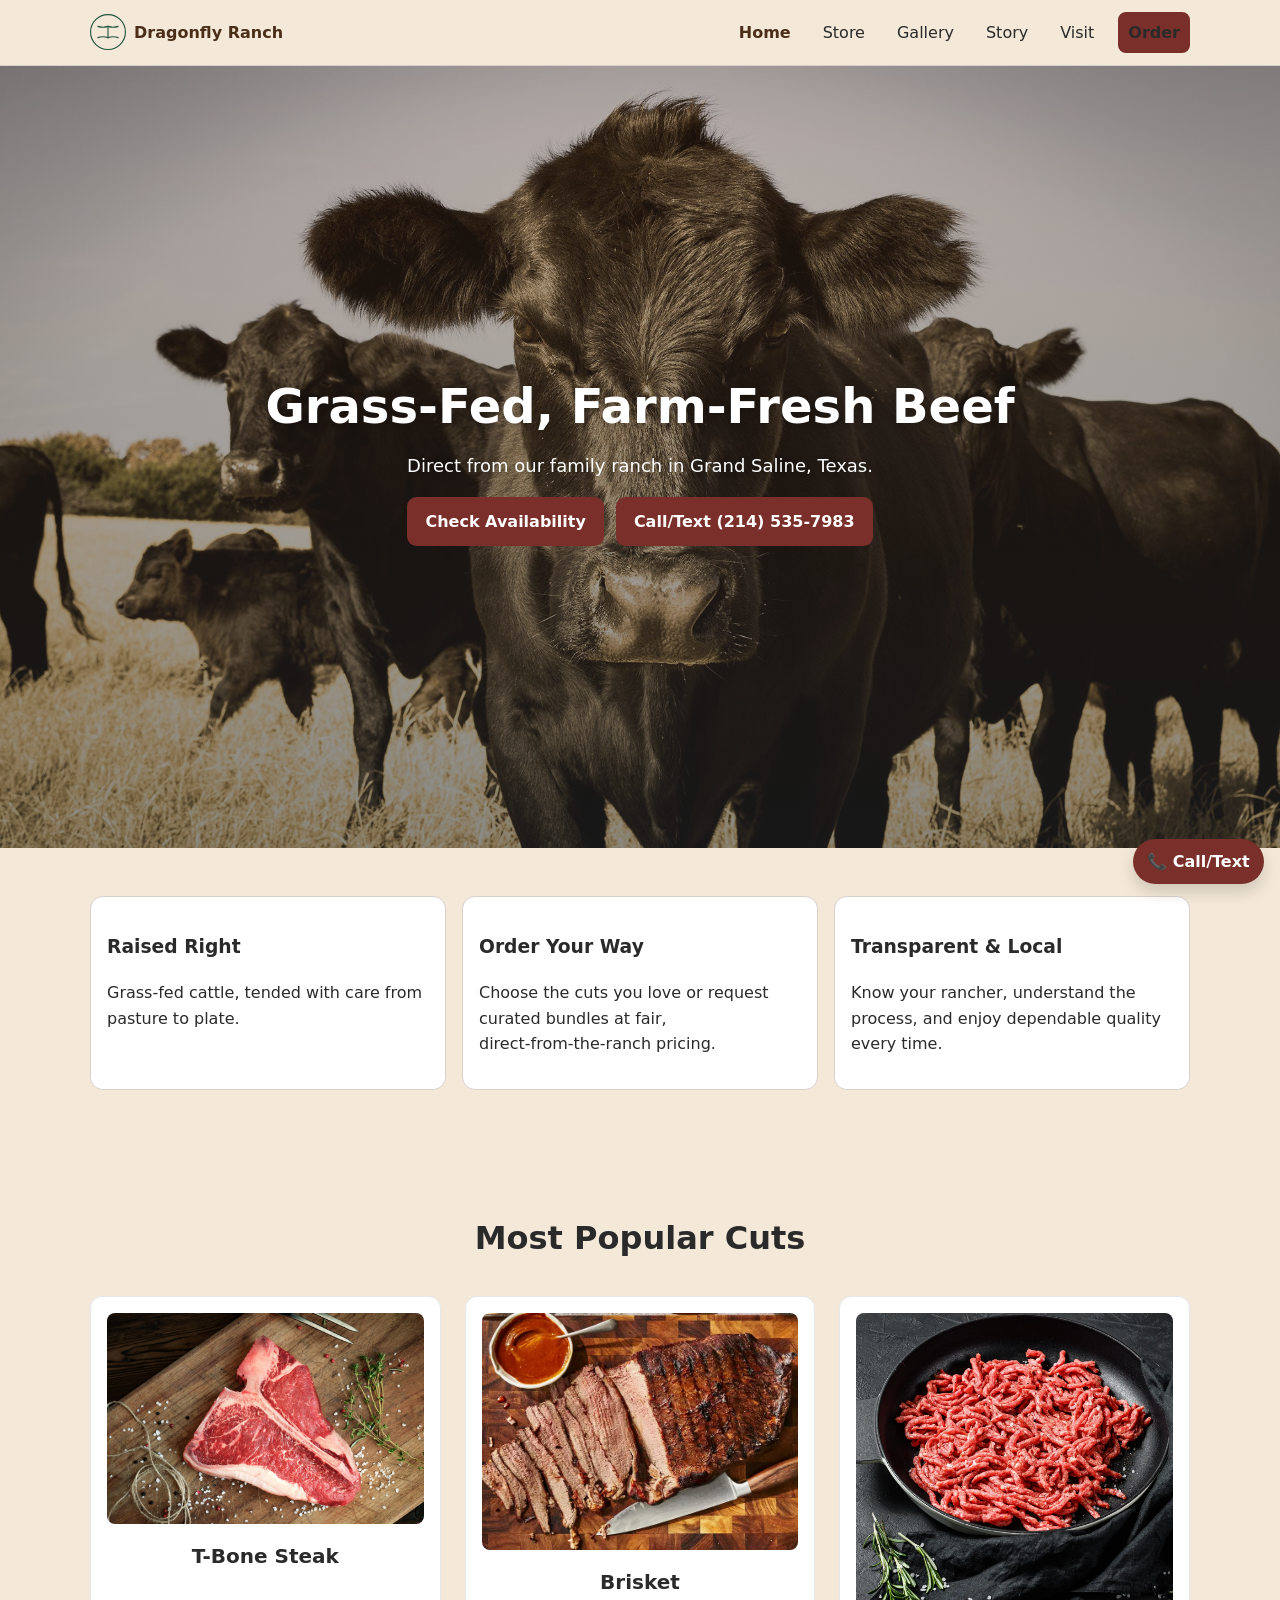
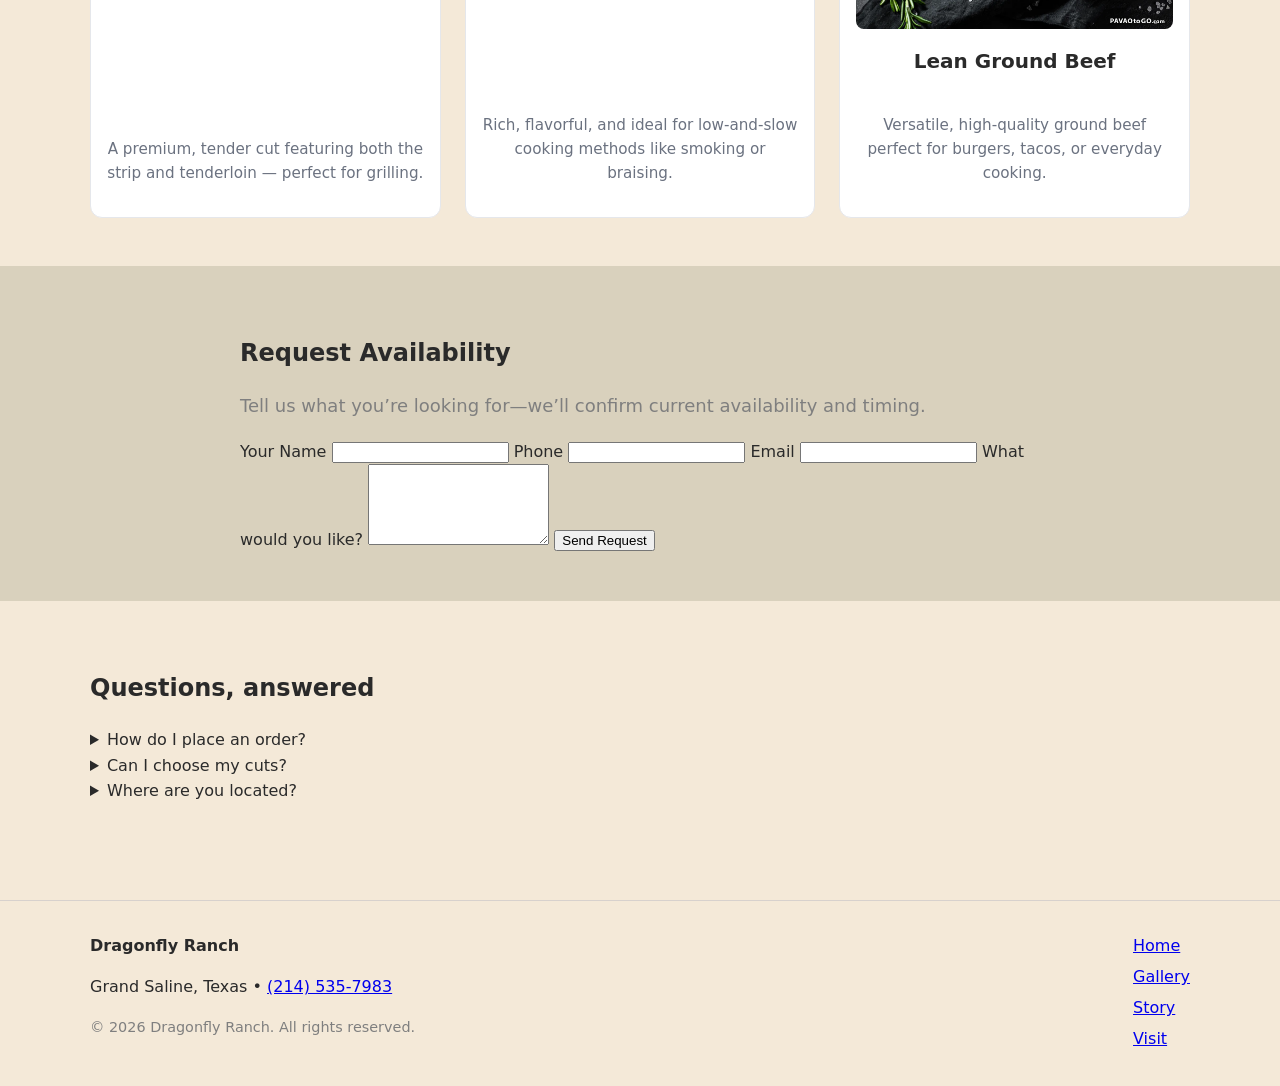
==== index.html @ 282e8982 "from AI basic setup to more personalised setup" ====
<!DOCTYPE html>
<html lang="en">
<head>
  <meta charset="utf-8" />
  <meta name="viewport" content="width=device-width, initial-scale=1" />
  <title>Dragonfly Ranch – Grass‑Fed, Farm‑Fresh Beef | Grand Saline, TX</title>
  <meta name="description" content="Dragonfly Ranch offers grass‑fed, farm‑fresh beef direct from our family ranch in Grand Saline, Texas. Call or text (214) 535‑7983 to order or check availability." />
  <link rel="preload" href="assets/images/hero.jpg" as="image" imagesrcset="assets/images/hero.jpg 1200w" />
  <link rel="stylesheet" href="assets/css/styles.css" />
  <link rel="icon" href="assets/images/logo-dragonfly.svg" type="image/svg+xml" />

  <!-- Open Graph -->
  <meta property="og:title" content="Dragonfly Ranch – Grass‑Fed, Farm‑Fresh Beef" />
  <meta property="og:description" content="Grass‑fed, farm‑fresh beef direct from a family ranch in Grand Saline, Texas." />
  <meta property="og:image" content="assets/images/hero.jpg" />
  <meta property="og:type" content="website" />
  <meta property="og:url" content="https://www.dfranchtx.com/" />

  <!-- Twitter -->
  <meta name="twitter:card" content="summary_large_image" />
  <meta name="twitter:title" content="Dragonfly Ranch – Grass‑Fed, Farm‑Fresh Beef" />
  <meta name="twitter:description" content="Call or text (214) 535‑7983 to order or check availability." />
  <meta name="twitter:image" content="assets/images/hero.jpg" />

  <!-- LocalBusiness Structured Data -->
  <script type="application/ld+json">
  {
    "@context":"https://schema.org",
    "@type":"LocalBusiness",
    "name":"Dragonfly Ranch",
    "image":"https://www.dfranchtx.com/assets/images/hero.jpg",
    "telephone":"+1-214-535-7983",
    "address":{
      "@type":"PostalAddress",
      "addressLocality":"Grand Saline",
      "addressRegion":"TX",
      "addressCountry":"US"
    },
    "url":"https://www.dfranchtx.com/",
    "description":"Grass-fed, farm-fresh beef direct from a family ranch."
  }
  </script>
</head>
<body></body>
  <a class="skip-link" href="#main">Skip to content</a>
  <header class="site-header">
    <div class="container header-inner">
      <a class="brand" href="index.html" aria-label="Dragonfly Ranch home">
        <img src="assets/images/logo-dragonfly.svg" alt="" width="36" height="36" />
        <span>Dragonfly Ranch</span>
      </a>

      <button class="nav-toggle" aria-expanded="false" aria-controls="site-nav">
        <span class="sr-only">Toggle menu</span>
        ☰
      </button>

      <nav id="site-nav" class="site-nav" aria-label="Main">
        <ul>
          <li><a class="active" href="index.html">Home</a></li>
          <li><a href="store.html">Store</a></li>
          <li><a href="gallery.html">Gallery</a></li>
          <li><a href="story.html">Story</a></li>
          <li><a href="visit.html">Visit</a></li>
          <li><a class="btn btn-primary" href="#order">Order</a></li>
        </ul>
      </nav>
    </div>
  </header>

  <main id="main">
    <!-- Hero -->
    <section class="hero" aria-label="Hero">
      <picture>
        <img src="assets/images/hero.jpg" alt="Cattle grazing on green pasture under Texas sky" width="1600" height="900" />
      </picture>
      <div class="hero-overlay">
        <h1>Grass‑Fed, Farm‑Fresh Beef</h1>
        <p>Direct from our family ranch in Grand Saline, Texas.</p>
        <!-- The location and phone are based on the existing site. -->
        <div class="cta-row">
          <a class="btn btn-primary" href="#order">Check Availability</a>
          <a class="btn btn-primary" href="tel:+12145357983">Call/Text (214) 535‑7983</a>
        </div>
        <!-- Location: Grand Saline, TX; Phone: 214-535-7983. cite turn1search1 -->
      </div>
    </section>

    <!-- Value props -->
    <section class="section container">
      <div class="grid-3">
        <article class="card">
          <h3>Raised Right</h3>
          <p>Grass‑fed cattle, tended with care from pasture to plate.</p>
        </article>
        <article class="card">
          <h3>Order Your Way</h3>
          <p>Choose the cuts you love or request curated bundles at fair, direct‑from‑the‑ranch pricing.</p>
        </article>
        <article class="card">
          <h3>Transparent & Local</h3>
          <p>Know your rancher, understand the process, and enjoy dependable quality every time.</p>
        </article>
      </div>
    </section>

    <section class="popular-products">
      <div class="container">
        <h2 class="section-title">Most Popular Cuts</h2>

        <div class="product-grid">

          <!-- Product 1 -->
          <article class="product-card">
            <img src="assets/images/t-bone-steak.jpg" 
                alt="T-Bone Steak">
            <h3>T-Bone Steak</h3>
            <p>A premium, tender cut featuring both the strip and tenderloin — perfect for grilling.</p>
          </article>

          <!-- Product 2 -->
          <article class="product-card">
            <img src="assets/images/brisket.jpg" 
                alt="Brisket">
            <h3>Brisket</h3>
            <p>Rich, flavorful, and ideal for low-and-slow cooking methods like smoking or braising.</p>
          </article>

          <!-- Product 3 -->
          <article class="product-card">
            <img src="assets/images/lean-ground-beef.jpg" 
                alt="Lean ground beef">
            <h3>Lean Ground Beef</h3>
            <p>Versatile, high-quality ground beef perfect for burgers, tacos, or everyday cooking.</p>
          </article>

        </div>
      </div>
    </section>

    <!-- Order / Availability Form -->
    <section id="order" class="section section-alt">
      <div class="container narrow">
        <h2>Request Availability</h2>
        <p class="lead">Tell us what you’re looking for—we’ll confirm current availability and timing.</p>

        <!-- Validation handled in main.js -->
        
        <form
          name="order-request"
          method="POST"
          data-netlify="true"
          action="/thanks.html"
        >
          <!-- Netlify needs this hidden input -->
          <input type="hidden" name="form-name" value="order-request" />
        
          <label>
            <span>Your Name</span>
            <input type="text" name="name" required />
          </label>
        
          <label>
            <span>Phone</span>
            <input type="tel" name="phone" required />
          </label>
        
          <label>
            <span>Email</span>
            <input type="email" name="email" required />
          </label>
        
          <label>
            <span>What would you like?</span>
            <textarea name="message" rows="5" required></textarea>
          </label>
        
          <button type="submit">Send Request</button>
        </form>
      </div>
    </section>

    <!-- FAQ -->
    <section class="section container">
      <h2>Questions, answered</h2>
      <details>
        <summary>How do I place an order?</summary>
        <p>Use the request form above or call/text us. We’ll confirm availability and pickup window.</p>
      </details>
      <details>
        <summary>Can I choose my cuts?</summary>
        <p>Yes—tell us what you like. If you’d rather, we can recommend bundles with a balanced selection.</p>
      </details>
      <details>
        <summary>Where are you located?</summary>
        <p>Grand Saline, Texas. We’ll share pickup details when we confirm your order. [1](https://www.dfranchtx.com/)</p>
      </details>
    </section>
  </main>

  <footer class="site-footer">
    <div class="container footer-grid">
      <div>
        <strong>Dragonfly Ranch</strong>
        <p>Grand Saline, Texas • <a href="tel:+12145357983">(214) 535‑7983</a></p>
        <p class="small">© <span id="year"></span> Dragonfly Ranch. All rights reserved.</p>
      </div>
      <nav aria-label="Footer">
        <ul class="footer-nav">
          <li><a href="index.html">Home</a></li>
          <li><a href="gallery.html">Gallery</a></li>
          <li><a href="story.html">Story</a></li>
          <li><a href="visit.html">Visit</a></li>
        </ul>
      </nav>
    </div>
  </footer>

  <a class="floating-cta" href="tel:+12145357983" aria-label="Call or text Dragonfly Ranch">
    📞 Call/Text
  </a>

  <script src="assets/js/main.js" defer></script>
</body>
</html>
---- assets/css/styles.css ----
/* styles.css — Heritage Ranch Palette (Barn Brown, Parchment, Oxblood, Sage, Charcoal)
   This file keeps your existing class names but re-colors the theme to Palette 1. */

/* ---- Base / Reset ---- */
*, *::before, *::after { box-sizing: border-box; }
html { color-scheme: light; }
body {
  margin: 0;
  font-family: ui-sans-serif, system-ui, -apple-system, Segoe UI, Roboto, Helvetica, Arial, "Apple Color Emoji", "Segoe UI Emoji";
  line-height: 1.6;
  color: #2A2A2A; /* charcoal */
  background: #F4E9D8; /* parchment */
}

/* ---- Heritage Ranch Theme Tokens ---- */
:root{
  --barn:#4A2E1A;        /* deep barn brown: primaries, buttons, links */
  --oxblood:#7A2F2A;     /* CTA highlight */
  --parchment:#F4E9D8;   /* canvas */
  --sage:#A8A58A;        /* soft accent backgrounds */
  --charcoal:#2A2A2A;    /* headings/text */
  --border: color-mix(in srgb, var(--barn) 22%, white); /* subtle warm border */
  --muted: color-mix(in srgb, var(--charcoal) 60%, white); /* muted copy */
}

/* ---- Utilities ---- */
.container { width: min(1100px, 92vw); margin: 0 auto; }
.narrow   { width: min(800px, 92vw); }
.section  { padding: 3rem 0; }
.section-alt { background: color-mix(in srgb, var(--sage) 35%, var(--parchment)); padding: 3rem 0; }
.lead { font-size: 1.125rem; color: var(--muted); }
.grid-2 { display: grid; grid-template-columns: 1fr 1fr; gap: 1rem; }
.grid-3 { display: grid; grid-template-columns: repeat(3, 1fr); gap: 1rem; }
@media (max-width: 800px){ .grid-2{grid-template-columns:1fr;} .grid-3{grid-template-columns:1fr;} }

/* ---- Header ---- */
.site-header {
  position: sticky; top: 0; z-index: 50;
  background: var(--parchment);
  border-bottom: 1px solid var(--border);
}
.header-inner { display:flex; align-items:center; justify-content:space-between; padding:.75rem 0; }
.brand { display:inline-flex; align-items:center; gap:.5rem; color: var(--barn); text-decoration:none; font-weight:700; }
.site-nav ul { display:flex; gap:1rem; list-style:none; margin:0; padding:0; align-items:center; }
.site-nav a { text-decoration:none; color: var(--charcoal); padding:.35rem .5rem; border-radius:.5rem; }
.site-nav a.active { color: var(--barn); font-weight:600; }
.nav-toggle{ display:none; background:transparent; border:1px solid var(--border); padding:.35rem .5rem; border-radius:.5rem; }
@media (max-width: 860px){
  .nav-toggle{display:inline-block}
  .site-nav{ position:absolute; inset:60px 0 auto 0; background:var(--parchment); border-bottom:1px solid var(--border); transform:translateY(-120%); transition:transform .2s ease; }
  .site-nav.open{ transform:translateY(0); }
  .site-nav ul{ flex-direction:column; align-items:flex-start; padding:.75rem 1rem 1rem; }
}

/* ---- Buttons ---- */
.btn {
  display:inline-block; border:2px solid var(--barn); color:#fff; background:var(--barn);
  padding:.6rem 1rem; border-radius:.6rem; text-decoration:none; font-weight:700;
}
.btn:hover{ background: color-mix(in srgb, var(--barn) 85%, black); border-color: color-mix(in srgb, var(--barn) 85%, black); }
.btn-outline{ background:transparent; color:var(--barn); border-color:var(--barn); }
.btn-outline:hover{ background:var(--barn); color:#fff; }
.btn-primary{ background:var(--oxblood); border-color:var(--oxblood); }
.btn-primary:hover{ background: color-mix(in srgb, var(--oxblood) 85%, black); border-color: color-mix(in srgb, var(--oxblood) 85%, black); }

/* ---- Hero ---- */
.hero{ position:relative; min-height:58vh; display:grid; }
.hero img{ width:100%; height:100%; object-fit:cover; display:block; }
.hero-overlay{
  position:absolute; inset:0; display:grid; place-content:center; text-align:center; color:#fff;
  /* warm vignette that complements parchment */
  background: linear-gradient(to bottom, rgba(74,46,26,.35), rgba(42,42,42,.55));
  padding:2rem;
}
.hero h1{ font-size:clamp(2rem,5vw,3rem); margin:0 0 .5rem; text-shadow:0 2px 8px rgba(0,0,0,.25); }
.hero p{ font-size:1.125rem; margin:0 0 1rem; text-shadow:0 1px 6px rgba(0,0,0,.2); }
.cta-row{ display:inline-flex; gap:.75rem; flex-wrap:wrap; justify-content:center; }
/* Popular Products Section */
.popular-products {
  padding: 3rem 0;
}

.section-title {
  text-align: center;
  font-size: 2rem;
  margin-bottom: 2rem;
}

.product-grid {
  display: grid;
  gap: 1.5rem;
  grid-template-columns: repeat(auto-fit, minmax(250px, 1fr));
}

.product-card {
  border: 1px solid #e5e7eb;
  border-radius: 0.75rem;
  padding: 1rem;
  background: #fff;
  text-align: center;
  transition: box-shadow 0.2s ease;
}

.product-card:hover {
  box-shadow: 0 8px 18px rgba(0,0,0,0.08);
}

.product-card img {
  width: 100%;
  height: auto;
  border-radius: 0.5rem;
}

.product-card h3 {
  margin-top: 1rem;
  font-size: 1.25rem;
}

.product-card p {
  color: #6b7280;
  font-size: 0.95rem;
}

/* ---- Cards / Media ---- */
.card{ padding:1rem; border:1px solid var(--border); border-radius:.8rem; background:#fff; }
.media-grid{ display:grid; grid-template-columns:repeat(3, 1fr); gap:1rem; }
.media-grid img{ width:100%; height:auto; border-radius:.6rem; }
.media-grid figure{ margin:0; }
.media-grid figcaption{ color:var(--muted); font-size:.9rem; margin-top:.35rem; }
@media (max-width: 900px){ .media-grid{ grid-template-columns:1fr; } }

/* ---- Forms ---- */
.form label{ display:grid; gap:.35rem; margin-bottom:.85rem; }
.form input, .form textarea, .form select{
  width:100%; padding:.65rem .75rem; border:1px solid var(--border); border-radius:.6rem; font:inherit; background:#fff; color:var(--charcoal);
}
.form input:focus, .form textarea:focus{ outline:3px solid color-mix(in srgb, var(--barn) 25%, transparent); border-color: var(--barn); }
.form-actions{ display:flex; gap:.75rem; flex-wrap:wrap; align-items:center; }
.hp{ position:absolute; left:-10000px; opacity:0; }

/* ---- Prose ---- */
.prose p{ margin:0 0 1rem; }
.prose blockquote{
  margin:1.5rem 0; padding:1rem 1.25rem; border-left:4px solid var(--barn);
  background: color-mix(in srgb, var(--sage) 25%, white); color: var(--charcoal);
}

/* Catalog */
.catalog-header {
  display: flex; align-items: baseline; justify-content: space-between;
  margin-bottom: .75rem;
}
.catalog-title { margin: 0; }
.catalog-count { color: var(--muted); margin: 0; }

/* 3-per-row product grid (responsive) */
.product-grid {
  list-style: none;
  margin: 0; padding: 0;
  display: grid;
  grid-template-columns: repeat(3, minmax(0, 1fr));
  gap: 1rem;
}
@media (max-width: 1000px){
  .shop-layout { grid-template-columns: 1fr; }
  .filters-toggle { display: inline-block; margin-bottom: .75rem; }
  .filters-panel { position: static; display: none; }
  .filters-toggle[aria-expanded="true"] + .filters-panel { display: block; }
}
@media (max-width: 900px){
  .product-grid { grid-template-columns: repeat(2, minmax(0, 1fr)); }
}
@media (max-width: 560px){
  .product-grid { grid-template-columns: 1fr; }
}

/* Product cards */
.product-card {
  border: 1px solid var(--border);
  border-radius: .8rem;
  background: var(--bg);
  display: grid;
  grid-template-rows: auto 1fr;
  overflow: hidden;
  transition: box-shadow .2s ease, transform .05s ease;
}
.product-card:hover {
  box-shadow: 0 12px 22px rgba(0,0,0,.08);
  transform: translateY(-1px);
}

.product-media img {
  display: block;
  width: 100%;
  height: auto;
  aspect-ratio: 4 / 3;
  object-fit: cover;
}

.product-info { padding: .9rem .9rem 1rem; }
.product-name { margin: .25rem 0 .25rem; font-size: 1.1rem; }
.product-desc { margin: 0 0 .75rem; color: var(--muted); font-size: .95rem; }

.product-meta {
  display: flex; gap: .5rem; align-items: center; justify-content: space-between;
  margin-top: auto;
}
.price { font-weight: 700; }
.badge {
  display: inline-block; font-size: .85rem; padding: .25rem .5rem; border-radius: .5rem;
  border: 1px solid var(--border); color: #065f46; background: #ecfdf5;
}
.badge.out-stock { color: #92400e; background: #fffbeb; }

/* ---- Gallery ---- */
.gallery-grid{ display:grid; grid-template-columns:repeat(2,1fr); gap:1rem; }
.gallery-grid img{ width:100%; height:auto; border-radius:.6rem; }
.gallery-grid figure{ margin:0; background:#fff; padding:.5rem; border:1px solid var(--border); border-radius:.6rem; }
.gallery-grid figcaption{ color:var(--muted); font-size:.9rem; margin-top:.25rem; }
@media (max-width: 900px){ .gallery-grid{ grid-template-columns:1fr; } }

/* ---- Visit ---- */
.visit-grid{ display:grid; grid-template-columns:1fr 1fr; gap:2rem; }
.map-embed{ position:relative; padding-top:56.25%; border-radius:.6rem; overflow:hidden; border:1px solid var(--border); }
.map-embed iframe{ position:absolute; inset:0; width:100%; height:100%; border:0; }
@media (max-width: 900px){ .visit-grid{ grid-template-columns:1fr; } }

/* ---- Footer ---- */
.site-footer{ border-top:1px solid var(--border); padding:2rem 0; background: var(--parchment); margin-top:3rem; }
.footer-grid{ display:grid; grid-template-columns: 1fr auto; gap:1rem; align-items:start; }
.footer-nav{ list-style:none; display:grid; gap:.35rem; margin:0; padding:0; }
.small{ font-size:.9rem; color: var(--muted); }
@media (max-width:700px){ .footer-grid{ grid-template-columns:1fr; } }

/* ---- Accessibility helpers ---- */
.skip-link{ position:absolute; left:-999px; top:-999px; background:#111; color:#fff; padding:.5rem .75rem; border-radius:.5rem; }
.skip-link:focus{ left:.5rem; top:.5rem; z-index:100; }
.sr-only{ position:absolute; width:1px; height:1px; clip:rect(0 0 0 0); clip-path: inset(50%); overflow:hidden; white-space:nowrap; }

/* ---- Floating CTA ---- */
.floating-cta{
  position:fixed; right:1rem; bottom:1rem; background: var(--oxblood); color:#fff; text-decoration:none;
  padding:.6rem .9rem; border-radius:999px; box-shadow:0 8px 16px rgba(0,0,0,.15); font-weight:700;
}
.floating-cta:hover{ background: color-mix(in srgb, var(--oxblood) 85%, black); }

/* =========================
   PATCH: Store + Popular scoping and base tokens
   Place this block at the END of styles.css
   ========================= */

/* 0) Token that some rules rely on */
:root{
  /* Used by .product-card later; define explicitly */
  --bg: #ffffff;
}

/* 1) Popular Products — scope grid + cards to avoid collisions with catalog */
.popular-products .product-grid {
  display: grid;
  gap: 1.5rem;
  grid-template-columns: repeat(auto-fit, minmax(250px, 1fr));
}

.popular-products .product-card {
  border: 1px solid #e5e7eb;
  border-radius: 0.75rem;
  padding: 1rem;
  background: #fff;
  text-align: center;
  transition: box-shadow 0.2s ease;
}

.popular-products .product-card:hover {
  box-shadow: 0 8px 18px rgba(0,0,0,0.08);
}

.popular-products .product-card img {
  width: 100%;
  height: auto;
  border-radius: 0.5rem;
}

.popular-products .product-card h3 {
  margin-top: 1rem;
  font-size: 1.25rem;
}

.popular-products .product-card p {
  color: #6b7280;
  font-size: 0.95rem;
}

/* 2) Store / Catalog — add the missing base layout and scope grid + cards */
.shop { padding: 2.5rem 0; }

.shop-layout {
  display: grid;
  grid-template-columns: 280px 1fr; /* sidebar + content */
  gap: 1.5rem;
}

/* Sidebar base */
.filters { position: relative; }
.filters-toggle {
  display: none; /* shown on mobile via media query below */
  border: 1px solid var(--border);
  padding: .5rem .75rem;
  border-radius: .5rem;
  background: var(--bg);
}
.filters-panel {
  position: sticky;
  top: 1rem;
  border: 1px solid var(--border);
  border-radius: .75rem;
  padding: 1rem;
  background: var(--bg);
}
.filter-group { display: grid; gap: .5rem; margin-bottom: 1rem; }
.check, .radio { display: flex; gap: .5rem; align-items: center; font-weight: 400; }
#maxPrice { width: 100%; }
#maxPriceValue { font-weight: 600; }
.filter-actions { display: flex; gap: .5rem; }

/* Scope the store grid */
.catalog .product-grid {
  list-style: none;
  margin: 0;
  padding: 0;
  display: grid;
  grid-template-columns: repeat(3, minmax(0, 1fr));
  gap: 1rem;
}

/* Scope the store cards */
.catalog .product-card {
  border: 1px solid var(--border);
  border-radius: .8rem;
  background: var(--bg);
  display: grid;
  grid-template-rows: auto 1fr;
  overflow: hidden;
  transition: box-shadow .2s ease, transform .05s ease;
}
.catalog .product-card:hover {
  box-shadow: 0 12px 22px rgba(0,0,0,.08);
  transform: translateY(-1px);
}
.catalog .product-media img {
  display: block; width: 100%; height: auto;
  aspect-ratio: 4 / 3; object-fit: cover;
}
.catalog .product-info { padding: .9rem .9rem 1rem; }
.catalog .product-name { margin: .25rem 0 .25rem; font-size: 1.1rem; }
.catalog .product-desc { margin: 0 0 .75rem; color: var(--muted); font-size: .95rem; }
.catalog .product-meta {
  display: flex; gap: .5rem; align-items: center; justify-content: space-between;
  margin-top: auto;
}
.catalog .price { font-weight: 700; }
.catalog .badge {
  display: inline-block; font-size: .85rem; padding: .25rem .5rem; border-radius: .5rem;
  border: 1px solid var(--border); color: #065f46; background: #ecfdf5;
}
.catalog .badge.out-stock { color: #92400e; background: #fffbeb; }

/* 3) Responsive behavior (override / complement existing media rules) */
@media (max-width: 1000px){
  .shop-layout { grid-template-columns: 1fr; }
  .filters-toggle { display: inline-block; margin-bottom: .75rem; }
  .filters-panel { position: static; display: none; }
  .filters-toggle[aria-expanded="true"] + .filters-panel { display: block; }
}

@media (max-width: 900px){
  .catalog .product-grid { grid-template-columns: repeat(2, minmax(0, 1fr)); }
}

@media (max-width: 560px){
  .catalog .product-grid { grid-template-columns: 1fr; }
}
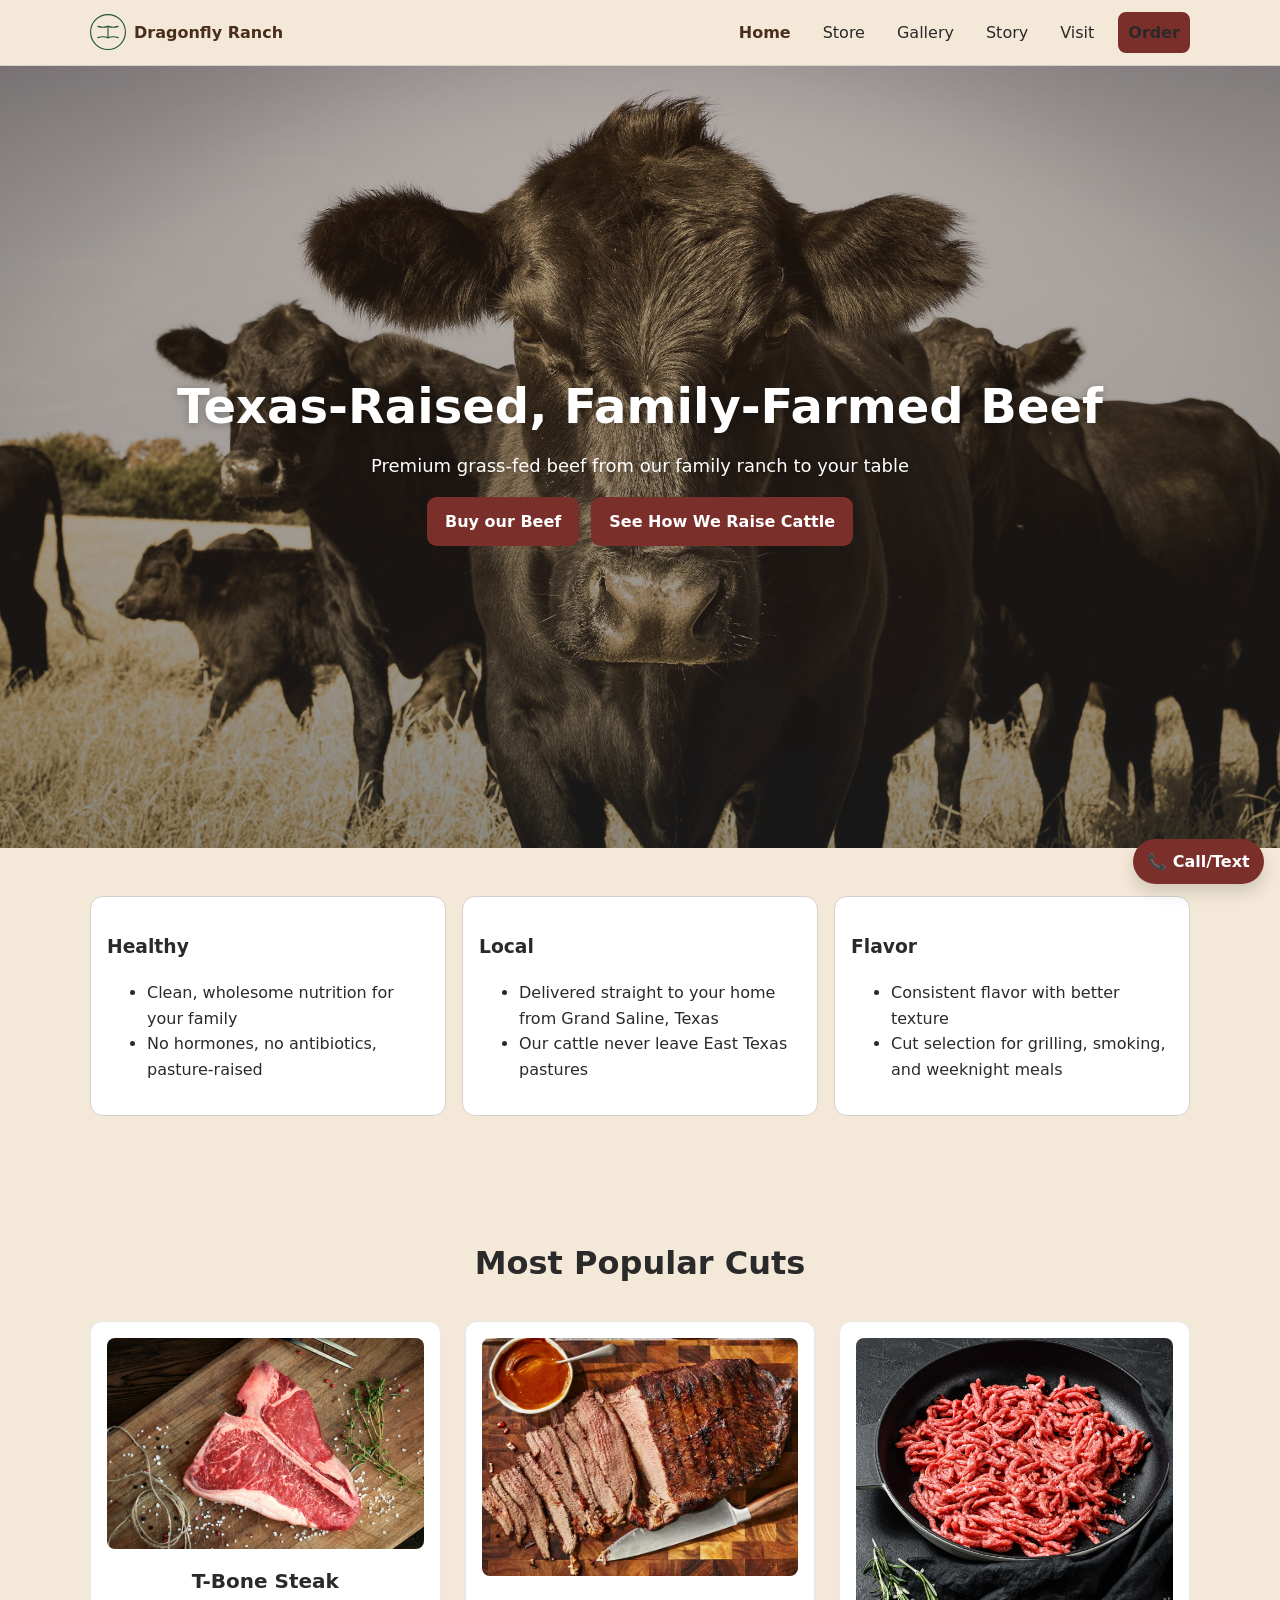
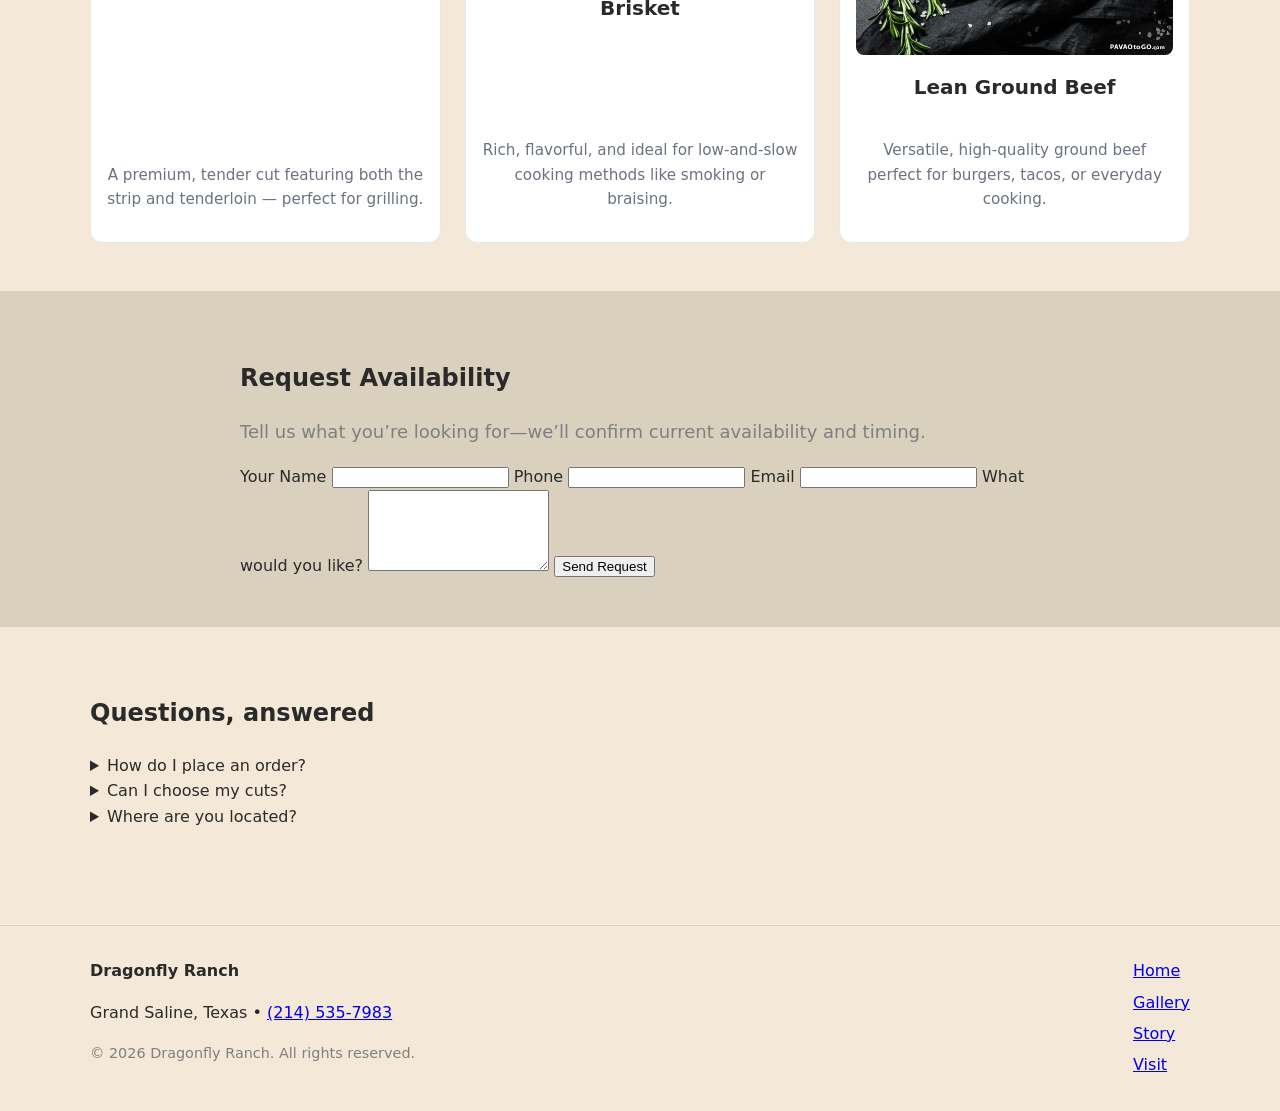
==== commit 0b26b114: "Update website" ====
--- a/index.html
+++ b/index.html
@@ -75,14 +75,13 @@
         <img src="assets/images/hero.jpg" alt="Cattle grazing on green pasture under Texas sky" width="1600" height="900" />
       </picture>
       <div class="hero-overlay">
-        <h1>Grass‑Fed, Farm‑Fresh Beef</h1>
-        <p>Direct from our family ranch in Grand Saline, Texas.</p>
+        <h1>Texas‑Raised, Family‑Farmed Beef</h1>
+        <p>Premium grass‑fed beef from our family ranch to your table</p>
         <!-- The location and phone are based on the existing site. -->
         <div class="cta-row">
-          <a class="btn btn-primary" href="#order">Check Availability</a>
-          <a class="btn btn-primary" href="tel:+12145357983">Call/Text (214) 535‑7983</a>
+          <a class="btn btn-primary" href="store.html">Buy our Beef</a>
+          <a class="btn btn-primary" href="story.html">See How We Raise Cattle</a>
         </div>
-        <!-- Location: Grand Saline, TX; Phone: 214-535-7983. cite turn1search1 -->
       </div>
     </section>
 
@@ -90,16 +89,25 @@
     <section class="section container">
       <div class="grid-3">
         <article class="card">
-          <h3>Raised Right</h3>
-          <p>Grass‑fed cattle, tended with care from pasture to plate.</p>
+          <h3>Healthy</h3>
+          <ul>
+            <li>Clean, wholesome nutrition for your family</li>
+            <li>No hormones, no antibiotics, pasture‑raised</li>
+          </ul>
         </article>
         <article class="card">
-          <h3>Order Your Way</h3>
-          <p>Choose the cuts you love or request curated bundles at fair, direct‑from‑the‑ranch pricing.</p>
+          <h3>Local</h3>
+          <ul>
+            <li>Delivered straight to your home from Grand Saline, Texas</li>
+            <li>Our cattle never leave East Texas pastures</li>
+          </ul>
         </article>
         <article class="card">
-          <h3>Transparent & Local</h3>
-          <p>Know your rancher, understand the process, and enjoy dependable quality every time.</p>
+          <h3>Flavor</h3>
+          <ul>
+            <li>Consistent flavor with better texture</li>
+            <li>Cut selection for grilling, smoking, and weeknight meals</li>
+          </ul>
         </article>
       </div>
     </section>
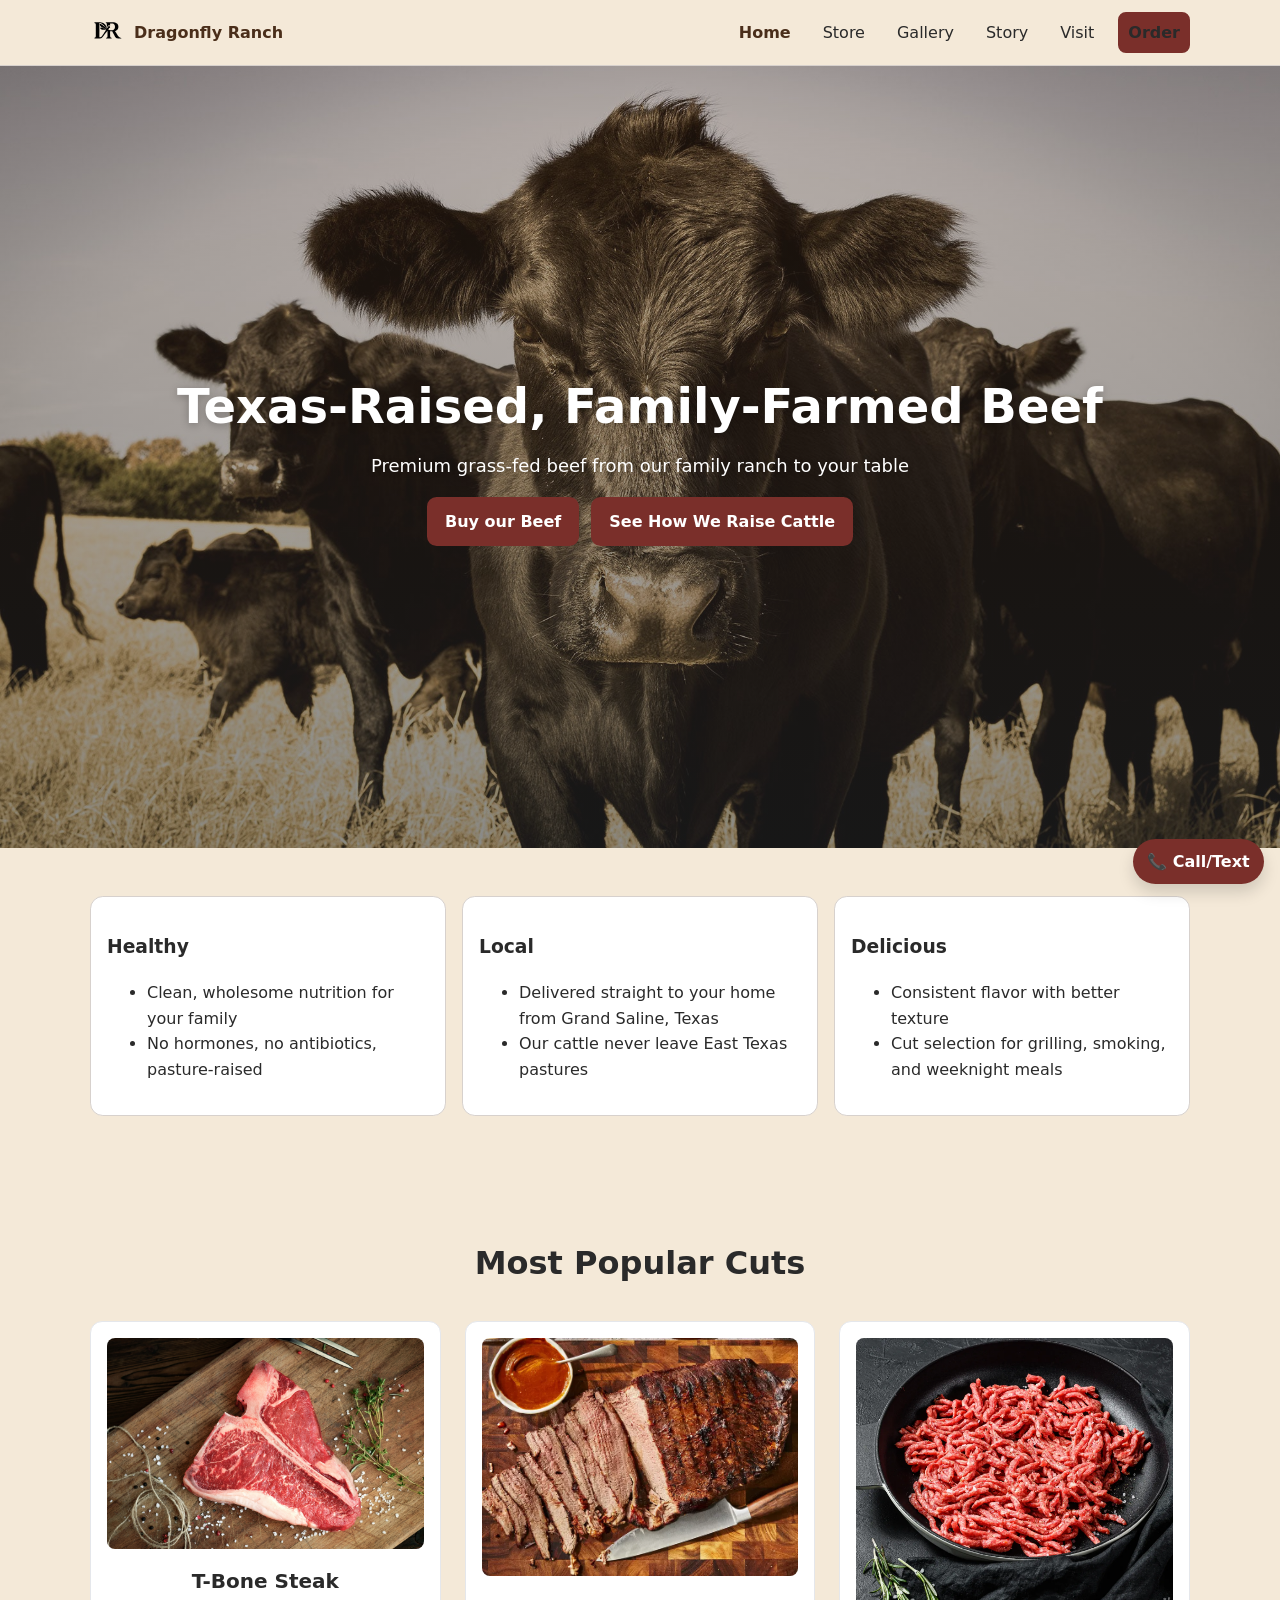
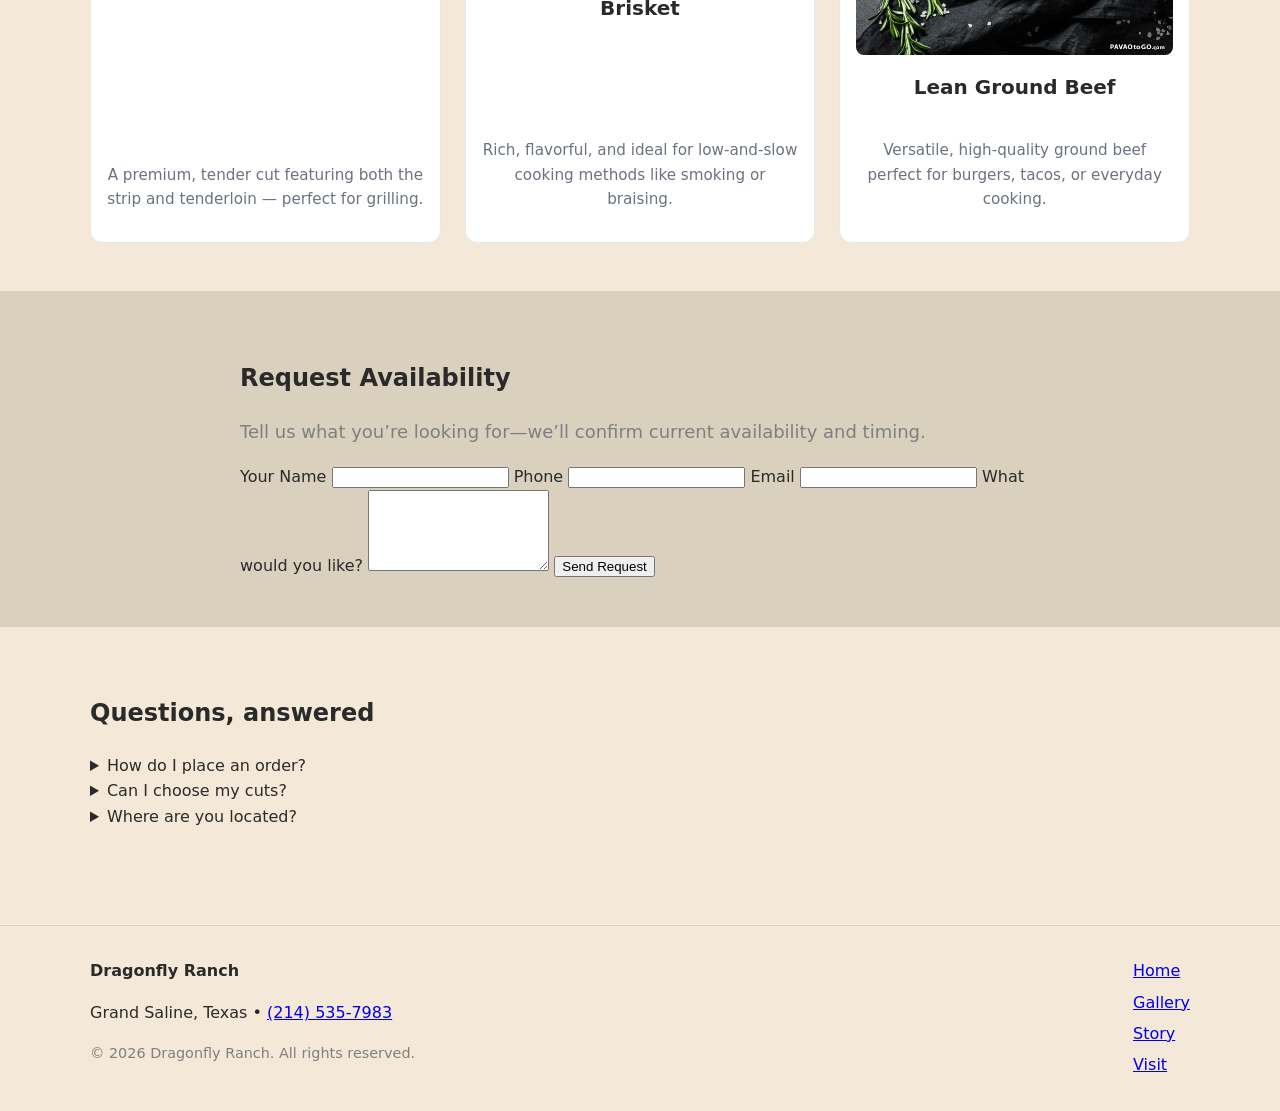
==== commit dc8cf1a5: "Added images" ====
--- a/index.html
+++ b/index.html
@@ -103,7 +103,7 @@
           </ul>
         </article>
         <article class="card">
-          <h3>Flavor</h3>
+          <h3>Delicious</h3>
           <ul>
             <li>Consistent flavor with better texture</li>
             <li>Cut selection for grilling, smoking, and weeknight meals</li>
